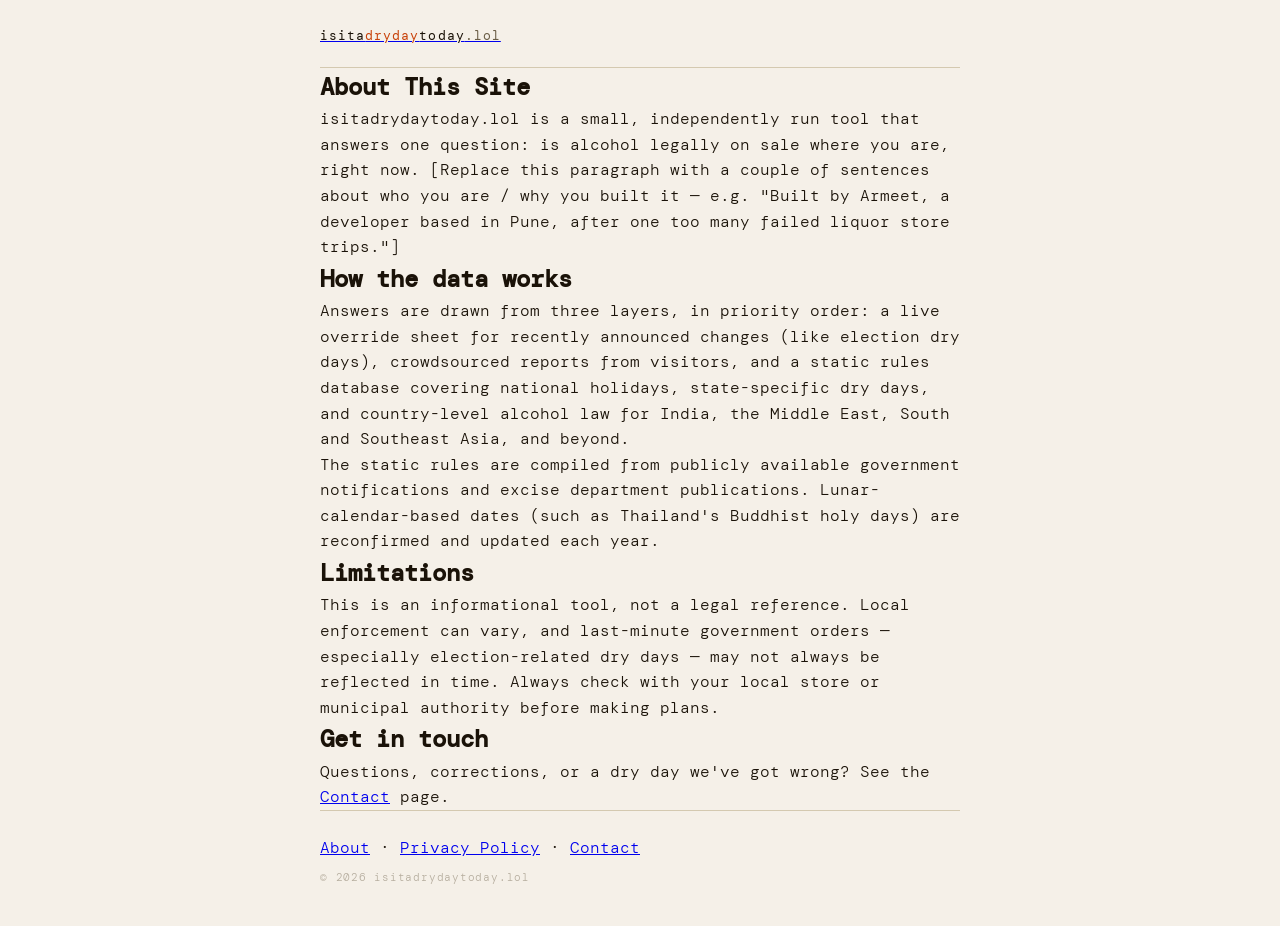
==== about.html @ 1b1b619c "Create about.html" ====
<!DOCTYPE html>
<html lang="en" data-theme="light">
<head>
  <meta charset="UTF-8" />
  <meta name="viewport" content="width=device-width, initial-scale=1.0" />
  <title>About — Is It A Dry Day Today?</title>
  <meta name="description" content="Who runs isitadrydaytoday.lol and how the dry day data is put together." />
  <link rel="canonical" href="https://isitadrydaytoday.lol/about.html" />
  <link rel="icon" type="image/x-icon" href="/favicon.ico" />
  <meta name="theme-color" content="#C8420A" />
  <link rel="preconnect" href="https://fonts.googleapis.com" />
  <link rel="preconnect" href="https://fonts.gstatic.com" crossorigin />
  <link href="https://fonts.googleapis.com/css2?family=Bebas+Neue&family=DM+Mono:ital,wght@0,300;0,400;1,300&family=Instrument+Serif:ital@0;1&display=swap" rel="stylesheet" />
  <link rel="stylesheet" href="style.css" />
</head>
<body>
  <div class="site-wrapper">
    <header class="site-header">
      <div class="logo">
        <a href="index.html"><span class="logo-main">isita</span><span class="logo-accent">dryday</span><span class="logo-main">today</span><span class="logo-dot">.lol</span></a>
      </div>
    </header>

    <main class="main-content">
      <section class="page-content">
        <h1 class="page-title">About This Site</h1>

        <p>isitadrydaytoday.lol is a small, independently run tool that answers one question: is alcohol legally on sale where you are, right now. [Replace this paragraph with a couple of sentences about who you are / why you built it — e.g. "Built by Armeet, a developer based in Pune, after one too many failed liquor store trips."]</p>

        <h2>How the data works</h2>
        <p>Answers are drawn from three layers, in priority order: a live override sheet for recently announced changes (like election dry days), crowdsourced reports from visitors, and a static rules database covering national holidays, state-specific dry days, and country-level alcohol law for India, the Middle East, South and Southeast Asia, and beyond.</p>
        <p>The static rules are compiled from publicly available government notifications and excise department publications. Lunar-calendar-based dates (such as Thailand's Buddhist holy days) are reconfirmed and updated each year.</p>

        <h2>Limitations</h2>
        <p>This is an informational tool, not a legal reference. Local enforcement can vary, and last-minute government orders — especially election-related dry days — may not always be reflected in time. Always check with your local store or municipal authority before making plans.</p>

        <h2>Get in touch</h2>
        <p>Questions, corrections, or a dry day we've got wrong? See the <a href="contact.html">Contact</a> page.</p>
      </section>
    </main>

    <footer class="site-footer">
      <nav class="footer-nav">
        <a href="about.html">About</a>
        <span class="footer-sep">&middot;</span>
        <a href="privacy.html">Privacy Policy</a>
        <span class="footer-sep">&middot;</span>
        <a href="contact.html">Contact</a>
      </nav>
      <p class="footer-copy">&#169; <span id="footerYear"></span> isitadrydaytoday.lol</p>
    </footer>
  </div>
  <script>document.getElementById('footerYear').textContent = new Date().getFullYear();</script>
</body>
</html>
---- style.css ----
/* ============================================
   IS IT A DRY DAY TODAY? — STYLES v3
   ============================================ */

:root {
  --bg: #F5F0E8;
  --bg-alt: #EDE8DC;
  --fg: #1A1208;
  --fg-muted: #6B5E47;
  --accent: #C8420A;
  --accent-yes: #B52B0F;
  --accent-no: #1A6B2A;
  --accent-unknown: #6B5E47;
  --border: #D4C9B0;
  --card-bg: #FFFCF5;
  --ad-bg: #F0EAD8;
  --shadow: rgba(26,18,8,0.07);
  --font-display: 'Bebas Neue', sans-serif;
  --font-body: 'DM Mono', monospace;
  --font-serif: 'Instrument Serif', serif;
  --tr: 0.28s cubic-bezier(0.4, 0, 0.2, 1);
}

[data-theme="dark"] {
  --bg: #0F0A05;
  --bg-alt: #1A1208;
  --fg: #F5F0E8;
  --fg-muted: #9E8F75;
  --accent: #E85A1A;
  --accent-yes: #E04020;
  --accent-no: #2ECC52;
  --accent-unknown: #9E8F75;
  --border: #2E2416;
  --card-bg: #1A1208;
  --ad-bg: #1A1208;
  --shadow: rgba(0,0,0,0.4);
}

*, *::before, *::after { box-sizing: border-box; margin: 0; padding: 0; }
html { font-size: 16px; -webkit-font-smoothing: antialiased; scroll-behavior: smooth; }
body {
  background: var(--bg);
  color: var(--fg);
  font-family: var(--font-body);
  font-weight: 300;
  line-height: 1.6;
  min-height: 100vh;
  transition: background var(--tr), color var(--tr);
}

/* ---- AD BANNERS ---- */
.ad-banner {
  background: var(--ad-bg);
  border: 1px solid var(--border);
  border-radius: 2px;
  display: flex;
  flex-direction: column;
  align-items: center;
  justify-content: center;
  padding: 6px 12px;
  gap: 4px;
  transition: background var(--tr);
  margin: 24px 0;
}
.ad-label {
  font-size: 9px;
  letter-spacing: 0.15em;
  text-transform: uppercase;
  color: var(--fg-muted);
  opacity: 0.55;
}
.ad-placeholder {
  width: 100%;
  max-width: 468px;
  min-height: 60px;
  display: flex;
  align-items: center;
  justify-content: center;
}
.ad-middle .ad-placeholder { max-width: 468px; min-height: 60px; }
.ad-bottom .ad-placeholder { max-width: 728px; min-height: 90px; }

/* ---- LAYOUT ---- */
.site-wrapper { max-width: 680px; margin: 0 auto; padding: 0 20px; }

/* ---- HEADER ---- */
.site-header {
  display: flex; align-items: center; justify-content: space-between;
  padding: 26px 0 20px; border-bottom: 1px solid var(--border);
}
.logo { font-size: 13px; letter-spacing: 0.08em; font-weight: 400; }
.logo-main { color: var(--fg); }
.logo-accent { color: var(--accent); }
.logo-dot { color: var(--fg-muted); }

/* ---- THEME TOGGLE ---- */
.theme-toggle { background: none; border: none; cursor: pointer; padding: 4px; }
.toggle-track {
  display: flex; align-items: center;
  background: var(--border); border-radius: 20px;
  padding: 3px; width: 56px; height: 28px; position: relative;
  transition: background var(--tr);
}
.toggle-thumb {
  width: 22px; height: 22px; background: var(--fg); border-radius: 50%;
  position: absolute; left: 3px;
  transition: transform var(--tr), background var(--tr);
}
[data-theme="dark"] .toggle-thumb { transform: translateX(28px); }
.toggle-icon { position: absolute; font-size: 12px; top: 50%; transform: translateY(-50%); transition: opacity var(--tr); }
.toggle-icon.sun { right: 6px; opacity: 1; }
.toggle-icon.moon { left: 6px; opacity: 0; }
[data-theme="dark"] .toggle-icon.sun { opacity: 0; }
[data-theme="dark"] .toggle-icon.moon { opacity: 1; }

/* ---- HERO ---- */
.hero { padding: 44px 0 28px; }
.hero-eyebrow {
  font-size: 11px; letter-spacing: 0.2em; text-transform: uppercase;
  color: var(--fg-muted); margin-bottom: 18px;
}
.state { width: 100%; }
.hidden { display: none !important; }

/* ---- SHARE CARD ---- */
.share-card {
  background: var(--card-bg);
  border: 1px solid var(--border);
  border-radius: 4px;
  padding: 4px;
  margin-bottom: 16px;
  transition: background var(--tr), border-color var(--tr);
}
.share-card-inner { padding: 20px 24px 24px; }
.share-card-badge {
  font-size: 10px; letter-spacing: 0.18em; text-transform: uppercase;
  color: var(--fg-muted); margin-bottom: 8px; opacity: 0.6;
}

/* ---- ANSWER WORDS ---- */
.answer-word {
  font-family: var(--font-display);
  line-height: 0.88;
  margin-bottom: 20px;
  display: flex; flex-direction: column;
}
.answer-word span {
  display: block;
  font-size: clamp(90px, 26vw, 190px);
  animation: revealUp 0.5s cubic-bezier(0.16,1,0.3,1) both;
}
.answer-word span:nth-child(2) { animation-delay: 0.07s; }
.answer-yes span  { color: var(--accent-yes); }
.answer-no span   { color: var(--accent-no); }
.answer-unknown span {
  color: var(--accent-unknown);
  font-size: clamp(36px, 11vw, 80px);
}
.loading-word span {
  font-size: clamp(44px, 13vw, 90px);
  color: var(--fg-muted);
  animation: pulse 1.4s ease-in-out infinite;
}

@keyframes pulse { 0%,100%{opacity:1}50%{opacity:0.3} }
@keyframes revealUp {
  from { opacity:0; transform:translateY(28px); }
  to   { opacity:1; transform:translateY(0); }
}

.location-tag {
  font-size: 11px; letter-spacing: 0.2em; text-transform: uppercase;
  color: var(--fg-muted); margin-bottom: 10px;
  display: flex; align-items: center; gap: 6px;
  animation: revealUp 0.4s 0.1s cubic-bezier(0.16,1,0.3,1) both;
}
.location-tag::before { content: '📍'; font-size: 10px; }

.subtext {
  font-family: var(--font-serif); font-style: italic;
  font-size: clamp(14px, 3.8vw, 18px);
  color: var(--fg-muted); max-width: 460px; line-height: 1.55;
  margin-bottom: 10px;
  animation: revealUp 0.5s 0.15s cubic-bezier(0.16,1,0.3,1) both;
}
.loading-text { animation: none; }

.dry-note {
  font-size: 12px; color: var(--fg-muted);
  margin-top: 14px; padding: 10px 14px;
  border-left: 2px solid var(--accent-yes);
  background: var(--bg-alt); border-radius: 0 3px 3px 0;
  line-height: 1.65; max-width: 460px;
  animation: revealUp 0.4s 0.28s cubic-bezier(0.16,1,0.3,1) both;
}

/* ---- MANUAL INPUT ---- */
.manual-input { display: flex; gap: 8px; margin-top: 18px; max-width: 360px; }
.manual-input input {
  flex: 1; background: var(--card-bg); border: 1px solid var(--border);
  color: var(--fg); font-family: var(--font-body); font-size: 13px;
  padding: 10px 14px; border-radius: 2px; outline: none;
  transition: border-color var(--tr);
}
.manual-input input::placeholder { color: var(--fg-muted); opacity: 0.45; }
.manual-input input:focus { border-color: var(--accent); }
.manual-input button {
  background: var(--fg); color: var(--bg); border: none;
  font-family: var(--font-display); font-size: 16px; letter-spacing: 0.05em;
  padding: 10px 20px; border-radius: 2px; cursor: pointer;
  transition: background var(--tr), color var(--tr);
}
.manual-input button:hover { background: var(--accent); color: #fff; }

/* ---- CROWDSOURCE BAR ---- */
.crowdsource-bar {
  display: flex; flex-wrap: wrap; align-items: center;
  gap: 10px; margin-bottom: 6px;
}
.crowd-count {
  font-size: 11px; letter-spacing: 0.06em;
  color: var(--fg-muted); font-style: italic;
}
.crowd-btn {
  font-family: var(--font-body); font-size: 11px; letter-spacing: 0.08em;
  background: none; border: 1px solid var(--border); color: var(--fg-muted);
  padding: 6px 12px; border-radius: 20px; cursor: pointer;
  transition: background var(--tr), border-color var(--tr), color var(--tr);
}
.crowd-btn:hover { background: var(--bg-alt); border-color: var(--fg-muted); color: var(--fg); }
.crowd-btn-warn { border-color: #c8930a; color: #c8930a; }
.crowd-btn-warn:hover { background: #c8930a22; }

.crowd-disclaimer {
  font-size: 11px; color: var(--fg-muted); margin-bottom: 20px;
  padding: 8px 12px; background: var(--bg-alt); border-radius: 2px;
  border-left: 2px solid #c8930a; line-height: 1.5;
}

/* ---- ACTION ROW ---- */
.action-row {
  display: flex; flex-wrap: wrap; align-items: center;
  justify-content: space-between; gap: 12px;
  margin: 0 0 16px;
}
.date-pill {
  font-size: 11px; letter-spacing: 0.15em; text-transform: uppercase;
  color: var(--fg-muted); display: inline-flex; align-items: center;
  gap: 7px; padding: 7px 13px; border: 1px solid var(--border);
  border-radius: 20px; background: var(--bg-alt);
}
.date-pill::before { content: '🗓'; font-size: 11px; }

/* ---- SHARE BUTTONS ---- */
.share-actions { display: flex; flex-wrap: wrap; gap: 8px; }
.share-btn {
  display: inline-flex; align-items: center; gap: 6px;
  font-family: var(--font-body); font-size: 12px; letter-spacing: 0.05em;
  padding: 7px 14px; border-radius: 20px; border: 1px solid var(--border);
  cursor: pointer; transition: background var(--tr), color var(--tr), border-color var(--tr);
  background: none; color: var(--fg);
}
.btn-whatsapp { border-color: #25D366; color: #25D366; }
.btn-whatsapp:hover { background: #25D366; color: #fff; }
.btn-twitter { border-color: var(--fg); color: var(--fg); }
.btn-twitter:hover { background: var(--fg); color: var(--bg); }
.btn-image { border-color: var(--accent); color: var(--accent); }
.btn-image:hover { background: var(--accent); color: #fff; }

/* ---- SEO + EDITORIAL SECTION ---- */
.seo-section { padding: 8px 0 32px; border-top: 1px solid var(--border); }

.seo-title {
  font-family: var(--font-display); font-size: clamp(28px, 7vw, 48px);
  letter-spacing: 0.02em; color: var(--fg); margin-bottom: 20px;
}

.seo-body {
  display: flex; flex-direction: column; gap: 14px;
  margin-bottom: 40px;
}
.seo-body p {
  font-family: var(--font-serif); font-style: italic;
  font-size: 15px; color: var(--fg-muted); line-height: 1.75; max-width: 600px;
}
.seo-body strong { font-style: normal; color: var(--fg); font-weight: 400; }

/* ---- SECTION HEADINGS ---- */
.section-heading {
  font-family: var(--font-body); font-size: 11px;
  letter-spacing: 0.18em; text-transform: uppercase;
  color: var(--fg-muted); margin-bottom: 20px;
  padding-bottom: 10px;
  border-bottom: 1px solid var(--border);
}

/* ---- GUIDE SECTION ---- */
.guide-section {
  margin-bottom: 44px;
}

.guide-block {
  margin-bottom: 28px;
  padding-bottom: 28px;
  border-bottom: 1px dashed var(--border);
}
.guide-block:last-child {
  border-bottom: none;
  padding-bottom: 0;
}

.guide-subheading {
  font-family: var(--font-body); font-weight: 400;
  font-size: 13px; letter-spacing: 0.04em;
  color: var(--fg); margin-bottom: 10px;
}

.guide-text {
  font-family: var(--font-serif); font-style: italic;
  font-size: 14px; color: var(--fg-muted); line-height: 1.75;
  max-width: 600px; margin-bottom: 10px;
}
.guide-text:last-child { margin-bottom: 0; }
.guide-text strong { font-style: normal; color: var(--fg); font-weight: 400; }

/* ---- FAQ SECTION ---- */
.faq-section { margin-bottom: 44px; }

.faq-list { display: flex; flex-direction: column; gap: 0; }

.faq-item {
  border-bottom: 1px solid var(--border);
}
.faq-item:first-child { border-top: 1px solid var(--border); }

.faq-q {
  font-family: var(--font-body); font-size: 13px; font-weight: 400;
  letter-spacing: 0.03em; color: var(--fg);
  padding: 14px 0; cursor: pointer; list-style: none;
  display: flex; align-items: center; justify-content: space-between;
  gap: 12px;
  transition: color var(--tr);
}
.faq-q:hover { color: var(--accent); }
.faq-q::after {
  content: '+'; font-size: 18px; color: var(--fg-muted);
  flex-shrink: 0; transition: transform var(--tr), color var(--tr);
}
.faq-item[open] .faq-q::after { transform: rotate(45deg); color: var(--accent); }
.faq-q::-webkit-details-marker { display: none; }

.faq-a {
  font-family: var(--font-serif); font-style: italic;
  font-size: 14px; color: var(--fg-muted); line-height: 1.7;
  padding: 0 0 16px; max-width: 580px;
}

/* ---- STATE GRID ---- */
.state-grid-section { margin-bottom: 44px; }

.state-grid-intro {
  font-family: var(--font-serif); font-style: italic;
  font-size: 13px; color: var(--fg-muted); line-height: 1.6;
  margin-bottom: 16px; max-width: 500px;
}

.state-grid { display: flex; flex-wrap: wrap; gap: 6px; }

.state-chip {
  display: inline-flex; align-items: center; gap: 5px;
  font-family: var(--font-body); font-size: 11px; letter-spacing: 0.04em;
  padding: 5px 10px; border-radius: 20px; border: 1px solid var(--border);
  background: var(--bg-alt); color: var(--fg-muted);
  transition: background var(--tr);
}
.state-chip--dry { border-color: #b52b0f44; color: var(--accent-yes); background: #b52b0f11; }
.state-chip--not-dry { border-color: #1a6b2a44; color: var(--accent-no); background: #1a6b2a11; }
.state-chip-icon { font-size: 10px; }

/* ---- INFO STRIP ---- */
.info-strip {
  border-top: 1px solid var(--border);
  padding: 32px 0; display: flex; flex-direction: column; gap: 18px;
}
.info-card { display: flex; gap: 13px; align-items: flex-start; }
.info-icon { font-size: 17px; flex-shrink: 0; margin-top: 2px; }
.info-text { display: flex; flex-direction: column; gap: 2px; }
.info-text strong {
  font-family: var(--font-body); font-weight: 400;
  font-size: 11px; letter-spacing: 0.1em; text-transform: uppercase; color: var(--fg);
}
.info-text span {
  font-family: var(--font-serif); font-style: italic;
  font-size: 13px; color: var(--fg-muted); line-height: 1.5;
}

/* ---- SISTER SITES ---- */
.sister-sites {
  border-top: 1px solid var(--border);
  padding: 24px 0;
}
.sister-label {
  font-size: 10px; letter-spacing: 0.15em; text-transform: uppercase;
  color: var(--fg-muted); opacity: 0.5; margin-bottom: 10px;
}
.sister-links { display: flex; flex-wrap: wrap; align-items: center; gap: 6px; }
.sister-link {
  font-size: 12px; color: var(--fg-muted); text-decoration: none;
  border-bottom: 1px solid var(--border); padding-bottom: 1px;
  transition: color var(--tr), border-color var(--tr);
}
.sister-link:hover { color: var(--accent); border-color: var(--accent); }
.sister-sep { color: var(--border); font-size: 14px; }

/* ---- FOOTER ---- */
.site-footer {
  border-top: 1px solid var(--border);
  padding: 24px 0 40px; display: flex; flex-direction: column; gap: 8px;
}
.footer-disclaimer {
  font-family: var(--font-serif); font-style: italic;
  font-size: 12px; color: var(--fg-muted); line-height: 1.7; opacity: 0.65;
}
.footer-copy {
  font-size: 11px; letter-spacing: 0.07em; color: var(--fg-muted); opacity: 0.45;
}

/* ---- TOAST ---- */
.toast {
  position: fixed; bottom: 32px; left: 50%; transform: translateX(-50%) translateY(12px);
  background: var(--fg); color: var(--bg);
  font-family: var(--font-body); font-size: 12px; letter-spacing: 0.06em;
  padding: 10px 20px; border-radius: 20px;
  opacity: 0; pointer-events: none;
  transition: opacity 0.25s, transform 0.25s;
  white-space: nowrap; z-index: 200;
}
.toast.visible { opacity: 1; transform: translateX(-50%) translateY(0); }

/* ---- SOURCE BADGES ---- */
.source-badge {
  display: inline-block;
  font-family: var(--font-body);
  font-size: 9px; letter-spacing: 0.18em; text-transform: uppercase;
  padding: 3px 8px; border-radius: 20px; margin-bottom: 10px; font-weight: 400;
}
.source-live   { background: #1a6b2a22; color: var(--accent-no); border: 1px solid #1a6b2a44; }
.source-crowd  { background: #c8930a22; color: #c8930a;           border: 1px solid #c8930a55; }
.source-static { background: var(--bg-alt); color: var(--fg-muted); border: 1px solid var(--border); }

/* ---- CROWD DISCLAIMER ---- */
#crowdDisclaimer {
  font-family: var(--font-body); font-size: 12px; line-height: 1.65;
  color: var(--fg); background: #c8930a18;
  border: 1px solid #c8930a66; border-left: 3px solid #c8930a;
  border-radius: 0 4px 4px 0; padding: 12px 16px;
  margin-bottom: 20px; max-width: 560px;
}
#crowdDisclaimer strong { color: #c8930a; }

/* ---- DESKTOP ---- */
@media (min-width: 640px) {
  .hero { padding: 56px 0 36px; }
  .action-row { flex-wrap: nowrap; }
  .info-strip { flex-direction: row; gap: 20px; }
  .info-card { flex: 1; }
  .seo-body p { font-size: 15px; }
}
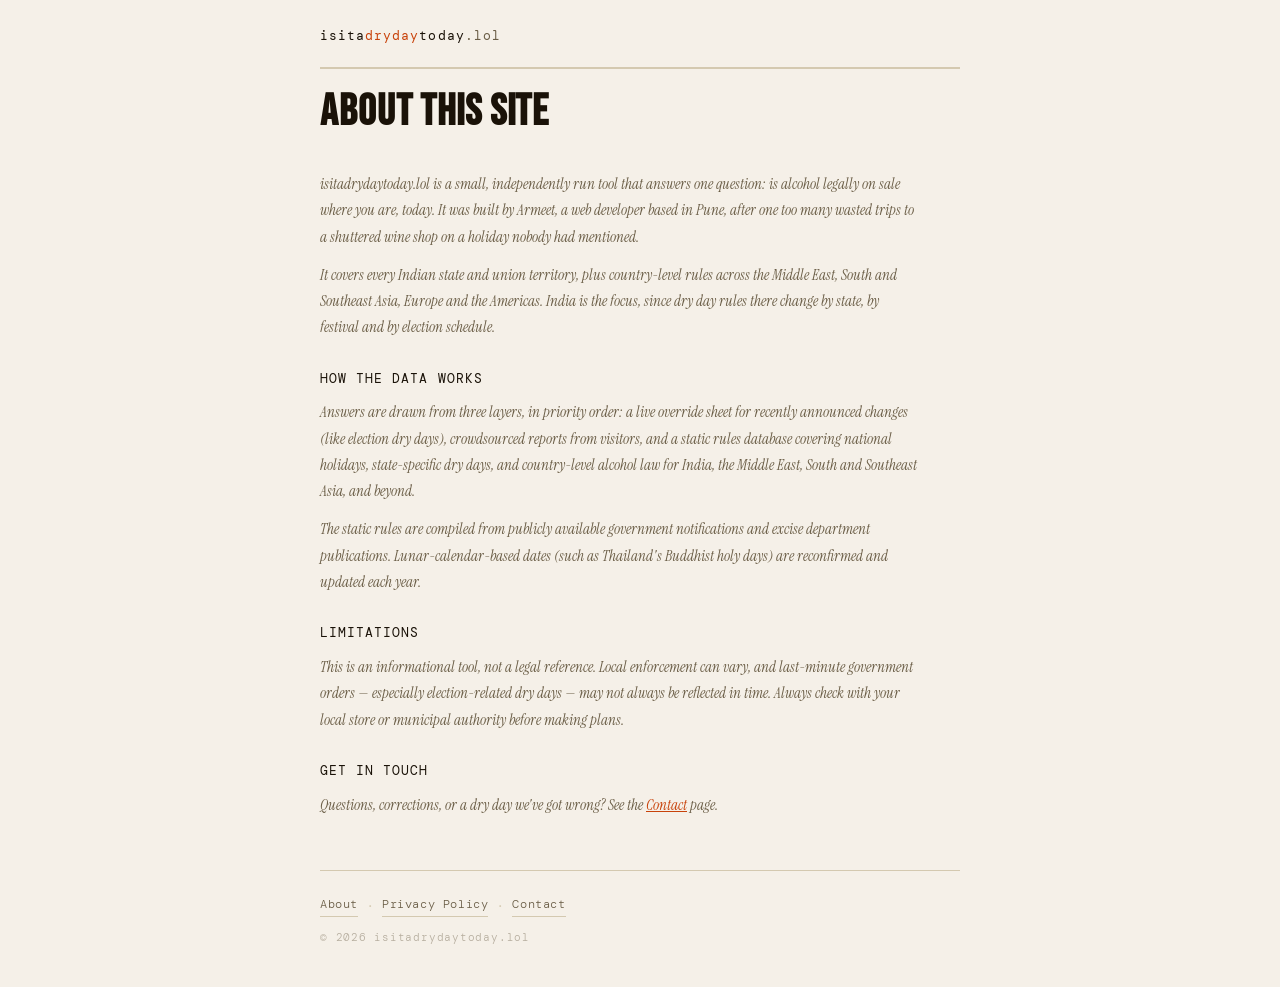
==== commit a288fb2c: "Add files via upload" ====
--- a/about.html
+++ b/about.html
@@ -11,6 +11,7 @@
   <link rel="preconnect" href="https://fonts.googleapis.com" />
   <link rel="preconnect" href="https://fonts.gstatic.com" crossorigin />
   <link href="https://fonts.googleapis.com/css2?family=Bebas+Neue&family=DM+Mono:ital,wght@0,300;0,400;1,300&family=Instrument+Serif:ital@0;1&display=swap" rel="stylesheet" />
+  <script src="analytics.js"></script>
   <link rel="stylesheet" href="style.css" />
 </head>
 <body>
@@ -25,7 +26,8 @@
       <section class="page-content">
         <h1 class="page-title">About This Site</h1>
 
-        <p>isitadrydaytoday.lol is a small, independently run tool that answers one question: is alcohol legally on sale where you are, right now. [Replace this paragraph with a couple of sentences about who you are / why you built it — e.g. "Built by Armeet, a developer based in Pune, after one too many failed liquor store trips."]</p>
+        <p>isitadrydaytoday.lol is a small, independently run tool that answers one question: is alcohol legally on sale where you are, today. It was built by Armeet, a web developer based in Pune, after one too many wasted trips to a shuttered wine shop on a holiday nobody had mentioned.</p>
+        <p>It covers every Indian state and union territory, plus country-level rules across the Middle East, South and Southeast Asia, Europe and the Americas. India is the focus, since dry day rules there change by state, by festival and by election schedule.</p>
 
         <h2>How the data works</h2>
         <p>Answers are drawn from three layers, in priority order: a live override sheet for recently announced changes (like election dry days), crowdsourced reports from visitors, and a static rules database covering national holidays, state-specific dry days, and country-level alcohol law for India, the Middle East, South and Southeast Asia, and beyond.</p>
--- a/style.css
+++ b/style.css
@@ -1,5 +1,5 @@
 /* ============================================
-   IS IT A DRY DAY TODAY? — STYLES v3
+   IS IT A DRY DAY TODAY? — STYLES v4
    ============================================ */
 
 :root {
@@ -89,6 +89,7 @@
   padding: 26px 0 20px; border-bottom: 1px solid var(--border);
 }
 .logo { font-size: 13px; letter-spacing: 0.08em; font-weight: 400; }
+.logo a { text-decoration: none; }
 .logo-main { color: var(--fg); }
 .logo-accent { color: var(--accent); }
 .logo-dot { color: var(--fg-muted); }
@@ -394,29 +395,21 @@
   font-size: 13px; color: var(--fg-muted); line-height: 1.5;
 }
 
-/* ---- SISTER SITES ---- */
-.sister-sites {
-  border-top: 1px solid var(--border);
-  padding: 24px 0;
-}
-.sister-label {
-  font-size: 10px; letter-spacing: 0.15em; text-transform: uppercase;
-  color: var(--fg-muted); opacity: 0.5; margin-bottom: 10px;
-}
-.sister-links { display: flex; flex-wrap: wrap; align-items: center; gap: 6px; }
-.sister-link {
-  font-size: 12px; color: var(--fg-muted); text-decoration: none;
-  border-bottom: 1px solid var(--border); padding-bottom: 1px;
-  transition: color var(--tr), border-color var(--tr);
-}
-.sister-link:hover { color: var(--accent); border-color: var(--accent); }
-.sister-sep { color: var(--border); font-size: 14px; }
-
 /* ---- FOOTER ---- */
 .site-footer {
   border-top: 1px solid var(--border);
-  padding: 24px 0 40px; display: flex; flex-direction: column; gap: 8px;
-}
+  padding: 24px 0 40px; display: flex; flex-direction: column; gap: 12px;
+}
+.footer-nav {
+  display: flex; flex-wrap: wrap; align-items: center; gap: 8px;
+}
+.footer-nav a {
+  font-size: 12px; letter-spacing: 0.05em; color: var(--fg-muted);
+  text-decoration: none; border-bottom: 1px solid var(--border);
+  padding-bottom: 1px; transition: color var(--tr), border-color var(--tr);
+}
+.footer-nav a:hover { color: var(--accent); border-color: var(--accent); }
+.footer-sep { color: var(--border); font-size: 14px; }
 .footer-disclaimer {
   font-family: var(--font-serif); font-style: italic;
   font-size: 12px; color: var(--fg-muted); line-height: 1.7; opacity: 0.65;
@@ -458,6 +451,34 @@
 }
 #crowdDisclaimer strong { color: #c8930a; }
 
+/* ---- STATIC INFO PAGES (about / privacy / contact) ---- */
+.page-content { padding: 8px 0 40px; border-top: 1px solid var(--border); }
+.page-title {
+  font-family: var(--font-display); font-size: clamp(28px, 7vw, 44px);
+  letter-spacing: 0.02em; color: var(--fg); margin-bottom: 24px;
+}
+.page-content h2 {
+  font-family: var(--font-body); font-weight: 400;
+  font-size: 13px; letter-spacing: 0.08em; text-transform: uppercase;
+  color: var(--fg); margin: 28px 0 10px;
+}
+.page-content p {
+  font-family: var(--font-serif); font-style: italic;
+  font-size: 15px; color: var(--fg-muted); line-height: 1.75;
+  max-width: 600px; margin-bottom: 12px;
+}
+.page-content a { color: var(--accent); }
+.page-content ul { margin: 8px 0 16px 20px; }
+.page-content li {
+  font-family: var(--font-serif); font-style: italic;
+  font-size: 15px; color: var(--fg-muted); line-height: 1.75;
+  max-width: 580px; margin-bottom: 6px;
+}
+.page-updated {
+  font-size: 11px; color: var(--fg-muted); opacity: 0.6;
+  letter-spacing: 0.05em; margin-bottom: 24px;
+}
+
 /* ---- DESKTOP ---- */
 @media (min-width: 640px) {
   .hero { padding: 56px 0 36px; }
